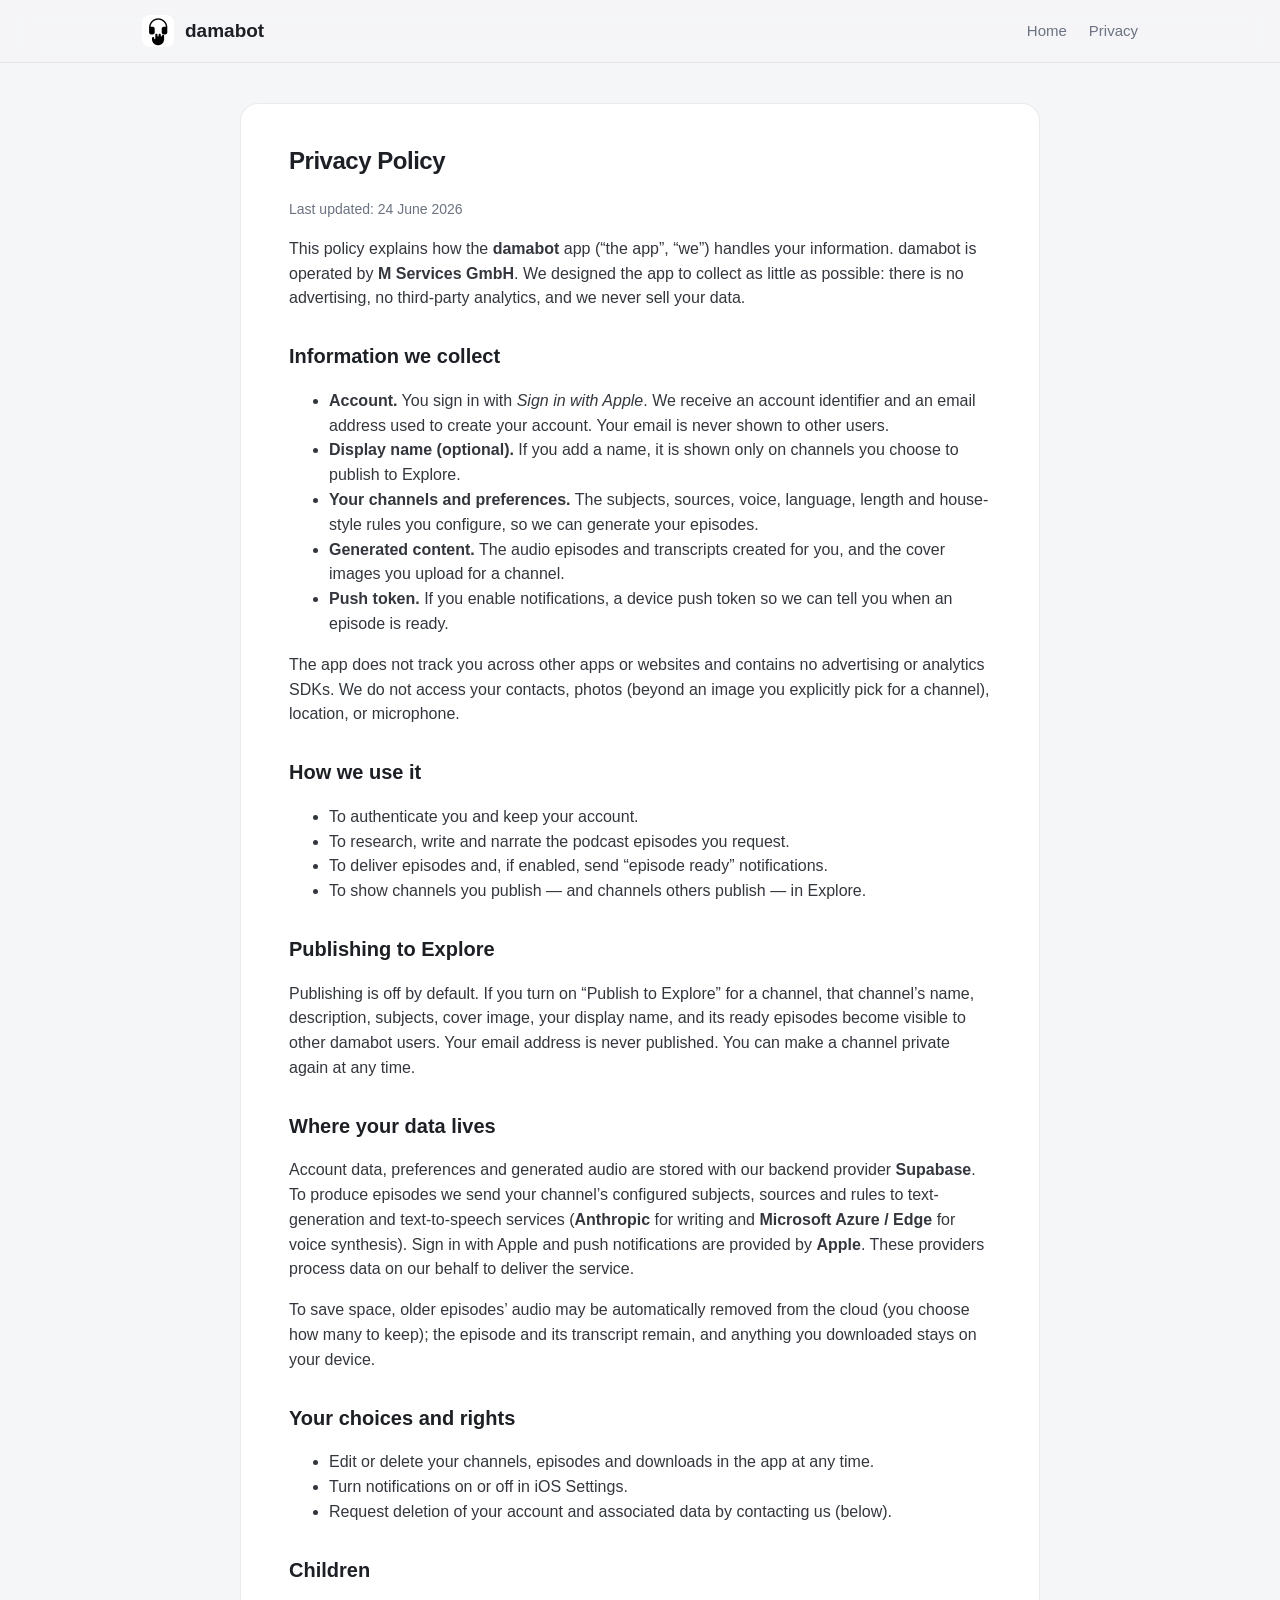
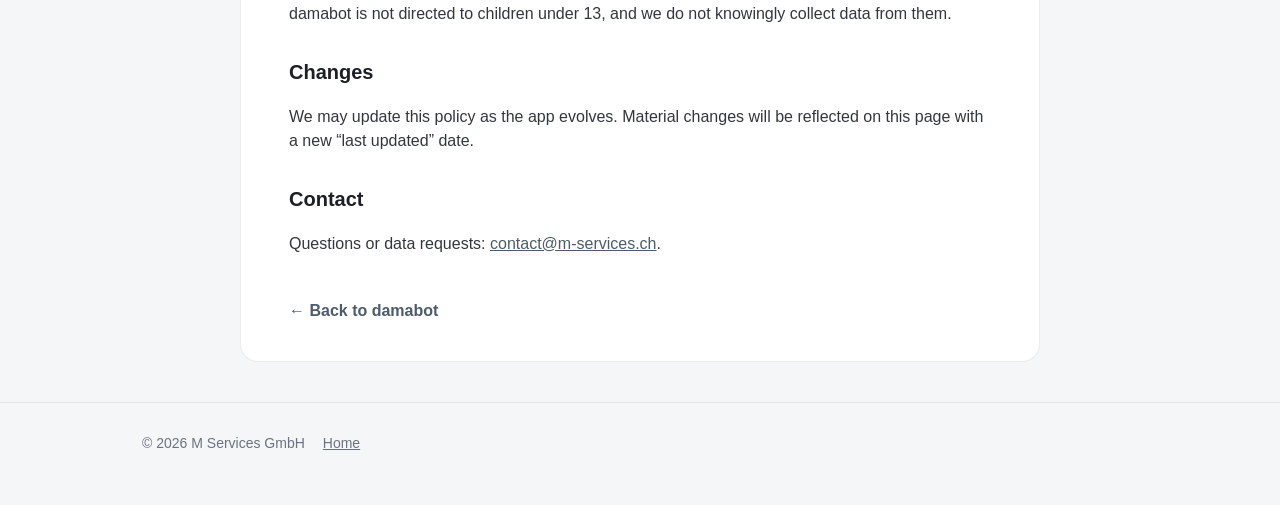
==== privacy.html @ f70e47fd "damabot marketing site + privacy policy" ====
<!DOCTYPE html>
<html lang="en">
<head>
  <meta charset="UTF-8" />
  <meta name="viewport" content="width=device-width, initial-scale=1.0" />
  <title>Privacy Policy — damabot</title>
  <meta name="description" content="How the damabot app collects, uses and protects your data." />
  <link rel="icon" href="img/icon.png" />
  <link rel="stylesheet" href="style.css" />
</head>
<body>
  <header class="nav">
    <div class="wrap">
      <a class="brand" href="index.html"><img src="img/icon.png" alt="damabot icon" /> damabot</a>
      <nav><a href="index.html">Home</a><a href="privacy.html">Privacy</a></nav>
    </div>
  </header>

  <main class="wrap">
    <article class="legal">
      <h1>Privacy Policy</h1>
      <p class="updated">Last updated: 24 June 2026</p>

      <p>This policy explains how the <strong>damabot</strong> app (“the app”, “we”) handles your
      information. damabot is operated by <strong>M Services GmbH</strong>. We designed the app to
      collect as little as possible: there is no advertising, no third-party analytics, and we never
      sell your data.</p>

      <h2>Information we collect</h2>
      <ul>
        <li><strong>Account.</strong> You sign in with <em>Sign in with Apple</em>. We receive an
        account identifier and an email address used to create your account. Your email is never
        shown to other users.</li>
        <li><strong>Display name (optional).</strong> If you add a name, it is shown only on channels
        you choose to publish to Explore.</li>
        <li><strong>Your channels and preferences.</strong> The subjects, sources, voice, language,
        length and house-style rules you configure, so we can generate your episodes.</li>
        <li><strong>Generated content.</strong> The audio episodes and transcripts created for you,
        and the cover images you upload for a channel.</li>
        <li><strong>Push token.</strong> If you enable notifications, a device push token so we can
        tell you when an episode is ready.</li>
      </ul>
      <p>The app does not track you across other apps or websites and contains no advertising or
      analytics SDKs. We do not access your contacts, photos (beyond an image you explicitly pick for
      a channel), location, or microphone.</p>

      <h2>How we use it</h2>
      <ul>
        <li>To authenticate you and keep your account.</li>
        <li>To research, write and narrate the podcast episodes you request.</li>
        <li>To deliver episodes and, if enabled, send “episode ready” notifications.</li>
        <li>To show channels you publish — and channels others publish — in Explore.</li>
      </ul>

      <h2>Publishing to Explore</h2>
      <p>Publishing is off by default. If you turn on “Publish to Explore” for a channel, that
      channel’s name, description, subjects, cover image, your display name, and its ready episodes
      become visible to other damabot users. Your email address is never published. You can make a
      channel private again at any time.</p>

      <h2>Where your data lives</h2>
      <p>Account data, preferences and generated audio are stored with our backend provider
      <strong>Supabase</strong>. To produce episodes we send your channel’s configured subjects,
      sources and rules to text-generation and text-to-speech services
      (<strong>Anthropic</strong> for writing and <strong>Microsoft Azure / Edge</strong> for voice
      synthesis). Sign in with Apple and push notifications are provided by <strong>Apple</strong>.
      These providers process data on our behalf to deliver the service.</p>
      <p>To save space, older episodes’ audio may be automatically removed from the cloud (you choose
      how many to keep); the episode and its transcript remain, and anything you downloaded stays on
      your device.</p>

      <h2>Your choices and rights</h2>
      <ul>
        <li>Edit or delete your channels, episodes and downloads in the app at any time.</li>
        <li>Turn notifications on or off in iOS Settings.</li>
        <li>Request deletion of your account and associated data by contacting us (below).</li>
      </ul>

      <h2>Children</h2>
      <p>damabot is not directed to children under 13, and we do not knowingly collect data from
      them.</p>

      <h2>Changes</h2>
      <p>We may update this policy as the app evolves. Material changes will be reflected on this page
      with a new “last updated” date.</p>

      <h2>Contact</h2>
      <p>Questions or data requests: <a href="mailto:contact@m-services.ch">contact@m-services.ch</a>.</p>

      <a class="back" href="index.html">← Back to damabot</a>
    </article>
  </main>

  <footer>
    <div class="wrap">
      <span>© 2026 M Services GmbH</span>
      <a href="index.html">Home</a>
    </div>
  </footer>
</body>
</html>
---- style.css ----
:root {
  --accent: #647488;          /* app "slate" theme color */
  --accent-strong: #4d5b6b;
  --ink: #1c1f24;
  --muted: #6b7280;
  --bg: #f5f6f8;
  --card: #ffffff;
  --line: rgba(0,0,0,0.08);
  --radius: 18px;
  --maxw: 1040px;
  font-synthesis: none;
}

* { box-sizing: border-box; }

html { scroll-behavior: smooth; }

body {
  margin: 0;
  font-family: -apple-system, BlinkMacSystemFont, "Segoe UI", Roboto, Helvetica, Arial, sans-serif;
  color: var(--ink);
  background: var(--bg);
  line-height: 1.55;
  -webkit-font-smoothing: antialiased;
}

a { color: var(--accent-strong); }

.wrap { max-width: var(--maxw); margin: 0 auto; padding: 0 22px; }

/* ---- Nav ---- */
.nav {
  position: sticky; top: 0; z-index: 10;
  backdrop-filter: saturate(180%) blur(14px);
  background: rgba(245,246,248,0.8);
  border-bottom: 1px solid var(--line);
}
.nav .wrap { display: flex; align-items: center; gap: 14px; height: 62px; }
.brand { display: flex; align-items: center; gap: 11px; font-weight: 700; font-size: 19px; text-decoration: none; color: var(--ink); }
.brand img { width: 32px; height: 32px; border-radius: 8px; }
.nav nav { margin-left: auto; display: flex; gap: 22px; }
.nav nav a { text-decoration: none; color: var(--muted); font-weight: 500; font-size: 15px; }
.nav nav a:hover { color: var(--ink); }

/* ---- Hero ---- */
.hero { padding: 72px 0 40px; }
.hero .wrap { display: grid; grid-template-columns: 1.05fr 0.95fr; gap: 48px; align-items: center; }
.hero h1 { font-size: clamp(34px, 5vw, 52px); line-height: 1.05; letter-spacing: -0.02em; margin: 0 0 18px; }
.hero h1 .accent { color: var(--accent); }
.hero p.lead { font-size: 19px; color: var(--muted); margin: 0 0 28px; max-width: 30em; }
.cta { display: inline-flex; align-items: center; gap: 9px; background: var(--accent); color: #fff; text-decoration: none;
  font-weight: 600; padding: 13px 22px; border-radius: 999px; box-shadow: 0 8px 22px rgba(100,116,136,0.35); }
.cta:hover { background: var(--accent-strong); }
.cta-note { display: block; margin-top: 12px; font-size: 13px; color: var(--muted); }

.hero-shot { justify-self: center; }
.phone { width: 270px; max-width: 70vw; border-radius: 38px; padding: 9px; background: #111418;
  box-shadow: 0 30px 60px rgba(20,24,30,0.28); }
.phone img { width: 100%; display: block; border-radius: 30px; }

/* ---- Sections ---- */
section { padding: 48px 0; }
.section-title { text-align: center; font-size: clamp(26px, 3.6vw, 34px); letter-spacing: -0.02em; margin: 0 0 10px; }
.section-sub { text-align: center; color: var(--muted); margin: 0 auto 38px; max-width: 34em; }

/* ---- Features ---- */
.features { display: grid; grid-template-columns: repeat(3, 1fr); gap: 18px; }
.feature { background: var(--card); border: 1px solid var(--line); border-radius: var(--radius); padding: 24px; }
.feature .ic { width: 40px; height: 40px; border-radius: 11px; background: rgba(100,116,136,0.14); color: var(--accent);
  display: grid; place-items: center; margin-bottom: 14px; font-size: 20px; }
.feature h3 { margin: 0 0 6px; font-size: 18px; }
.feature p { margin: 0; color: var(--muted); font-size: 15px; }

/* ---- Gallery ---- */
.gallery { display: grid; grid-template-columns: repeat(4, 1fr); gap: 20px; }
.gallery figure { margin: 0; text-align: center; }
.gallery .phone { width: 100%; }
.gallery figcaption { margin-top: 10px; font-size: 13px; color: var(--muted); }

/* ---- Footer ---- */
footer { border-top: 1px solid var(--line); padding: 30px 0 50px; color: var(--muted); font-size: 14px; }
footer .wrap { display: flex; flex-wrap: wrap; gap: 8px 18px; align-items: center; }
footer a { color: var(--muted); }
footer .sp { margin-left: auto; }

/* ---- Legal page ---- */
.legal { background: var(--card); border: 1px solid var(--line); border-radius: var(--radius);
  padding: 38px clamp(20px, 5vw, 48px); margin: 40px auto; max-width: 800px; }
.legal h1 { margin-top: 0; letter-spacing: -0.02em; }
.legal h2 { margin-top: 30px; font-size: 20px; }
.legal p, .legal li { color: #33373d; }
.legal .updated { color: var(--muted); font-size: 14px; }
.back { display: inline-block; margin: 26px 0 0; text-decoration: none; font-weight: 600; }

@media (max-width: 860px) {
  .hero .wrap { grid-template-columns: 1fr; gap: 30px; text-align: center; }
  .hero p.lead { margin-left: auto; margin-right: auto; }
  .features { grid-template-columns: 1fr; }
  .gallery { grid-template-columns: repeat(2, 1fr); }
  .nav nav { display: none; }
}
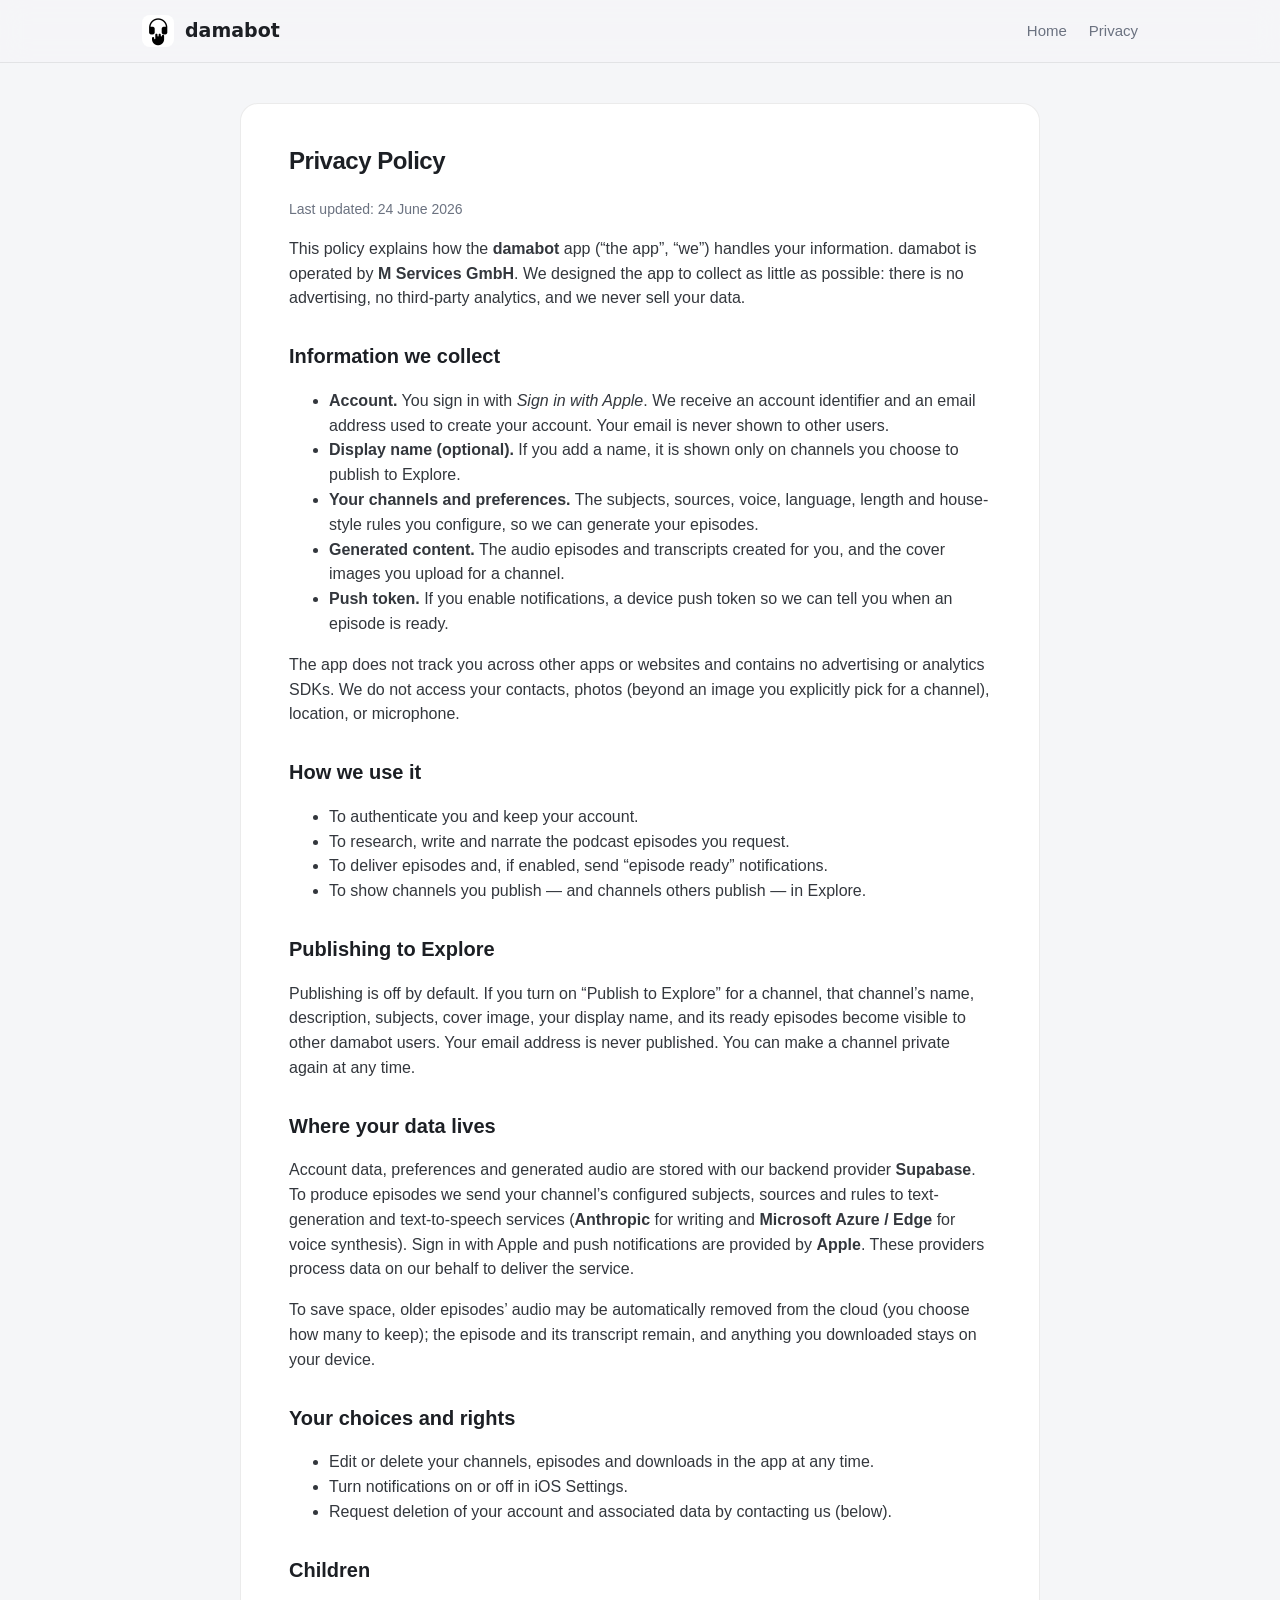
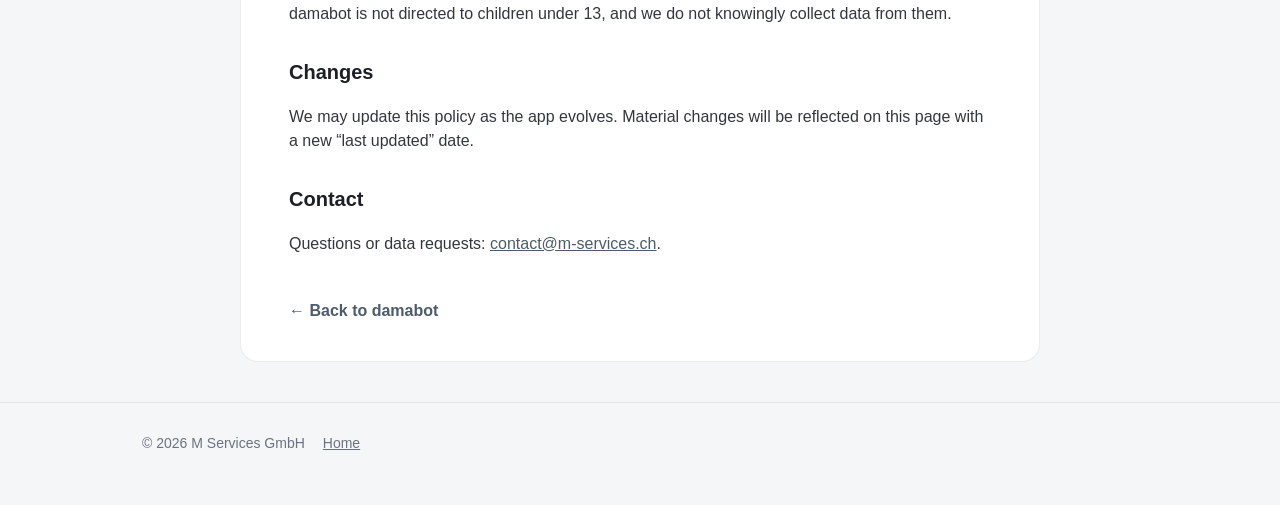
==== commit 5d5cfadd: "Polish beta form + cache-bust CSS" ====
--- a/privacy.html
+++ b/privacy.html
@@ -6,7 +6,7 @@
   <title>Privacy Policy — damabot</title>
   <meta name="description" content="How the damabot app collects, uses and protects your data." />
   <link rel="icon" href="img/icon.png" />
-  <link rel="stylesheet" href="style.css" />
+  <link rel="stylesheet" href="style.css?v=3" />
 </head>
 <body>
   <header class="nav">
--- a/style.css
+++ b/style.css
@@ -8,6 +8,8 @@
   --line: rgba(0,0,0,0.08);
   --radius: 18px;
   --maxw: 1040px;
+  /* SF Rounded on Apple devices — matches the app's rounded, theme-colored titles. */
+  --rounded: ui-rounded, "SF Pro Rounded", -apple-system, BlinkMacSystemFont, system-ui, sans-serif;
   font-synthesis: none;
 }
 
@@ -36,7 +38,7 @@
   border-bottom: 1px solid var(--line);
 }
 .nav .wrap { display: flex; align-items: center; gap: 14px; height: 62px; }
-.brand { display: flex; align-items: center; gap: 11px; font-weight: 700; font-size: 19px; text-decoration: none; color: var(--ink); }
+.brand { display: flex; align-items: center; gap: 11px; font-family: var(--rounded); font-weight: 700; font-size: 19px; text-decoration: none; color: var(--ink); }
 .brand img { width: 32px; height: 32px; border-radius: 8px; }
 .nav nav { margin-left: auto; display: flex; gap: 22px; }
 .nav nav a { text-decoration: none; color: var(--muted); font-weight: 500; font-size: 15px; }
@@ -45,7 +47,7 @@
 /* ---- Hero ---- */
 .hero { padding: 72px 0 40px; }
 .hero .wrap { display: grid; grid-template-columns: 1.05fr 0.95fr; gap: 48px; align-items: center; }
-.hero h1 { font-size: clamp(34px, 5vw, 52px); line-height: 1.05; letter-spacing: -0.02em; margin: 0 0 18px; }
+.hero h1 { font-family: var(--rounded); font-size: clamp(34px, 5vw, 52px); line-height: 1.05; letter-spacing: -0.02em; margin: 0 0 18px; }
 .hero h1 .accent { color: var(--accent); }
 .hero p.lead { font-size: 19px; color: var(--muted); margin: 0 0 28px; max-width: 30em; }
 .cta { display: inline-flex; align-items: center; gap: 9px; background: var(--accent); color: #fff; text-decoration: none;
@@ -60,15 +62,15 @@
 
 /* ---- Sections ---- */
 section { padding: 48px 0; }
-.section-title { text-align: center; font-size: clamp(26px, 3.6vw, 34px); letter-spacing: -0.02em; margin: 0 0 10px; }
+.section-title { font-family: var(--rounded); text-align: center; font-size: clamp(26px, 3.6vw, 34px); letter-spacing: -0.02em; margin: 0 0 10px; color: var(--accent); }
 .section-sub { text-align: center; color: var(--muted); margin: 0 auto 38px; max-width: 34em; }
 
 /* ---- Features ---- */
 .features { display: grid; grid-template-columns: repeat(3, 1fr); gap: 18px; }
-.feature { background: var(--card); border: 1px solid var(--line); border-radius: var(--radius); padding: 24px; }
-.feature .ic { width: 40px; height: 40px; border-radius: 11px; background: rgba(100,116,136,0.14); color: var(--accent);
-  display: grid; place-items: center; margin-bottom: 14px; font-size: 20px; }
-.feature h3 { margin: 0 0 6px; font-size: 18px; }
+.feature { background: var(--card); border: 1px solid var(--line); border-radius: var(--radius); padding: 24px 24px 26px;
+  box-shadow: 0 1px 2px rgba(20,24,30,0.04); }
+.feature h3 { font-family: var(--rounded); margin: 0 0 8px; font-size: 19px; font-weight: 700;
+  letter-spacing: -0.01em; color: var(--accent); }
 .feature p { margin: 0; color: var(--muted); font-size: 15px; }
 
 /* ---- Gallery ---- */
@@ -76,6 +78,26 @@
 .gallery figure { margin: 0; text-align: center; }
 .gallery .phone { width: 100%; }
 .gallery figcaption { margin-top: 10px; font-size: 13px; color: var(--muted); }
+
+/* ---- Beta request form ---- */
+.beta-form { max-width: 520px; margin: 0 auto; background: var(--card); border: 1px solid var(--line);
+  border-radius: var(--radius); padding: 26px; box-shadow: 0 6px 22px rgba(20,24,30,0.07);
+  display: flex; flex-direction: column; gap: 16px; }
+.beta-form .row { display: flex; gap: 14px; }
+.beta-form .field { flex: 1; display: flex; flex-direction: column; gap: 7px; min-width: 0; }
+.beta-form label { font-size: 13px; font-weight: 600; color: var(--muted); }
+.beta-form label .opt { font-weight: 400; }
+.beta-form input, .beta-form textarea { font: inherit; padding: 12px 14px; border: 1px solid var(--line);
+  border-radius: 12px; background: #fff; color: var(--ink); width: 100%; }
+.beta-form input::placeholder, .beta-form textarea::placeholder { color: #aab0b8; }
+.beta-form input:focus, .beta-form textarea:focus { outline: none; border-color: var(--accent);
+  box-shadow: 0 0 0 3px rgba(100,116,136,0.18); }
+.beta-form textarea { resize: vertical; min-height: 80px; }
+.beta-form button { width: 100%; justify-content: center; border: 0; cursor: pointer; font: inherit; margin-top: 2px; }
+.form-note { margin: 0; text-align: center; font-size: 14px; min-height: 1.1em; }
+.form-note.ok { color: #1d7a4d; }
+.form-note.err { color: #b3261e; }
+.hp { position: absolute; left: -9999px; width: 1px; height: 1px; overflow: hidden; }
 
 /* ---- Footer ---- */
 footer { border-top: 1px solid var(--line); padding: 30px 0 50px; color: var(--muted); font-size: 14px; }
@@ -97,5 +119,6 @@
   .hero p.lead { margin-left: auto; margin-right: auto; }
   .features { grid-template-columns: 1fr; }
   .gallery { grid-template-columns: repeat(2, 1fr); }
+  .beta-form .row { flex-direction: column; }
   .nav nav { display: none; }
 }
